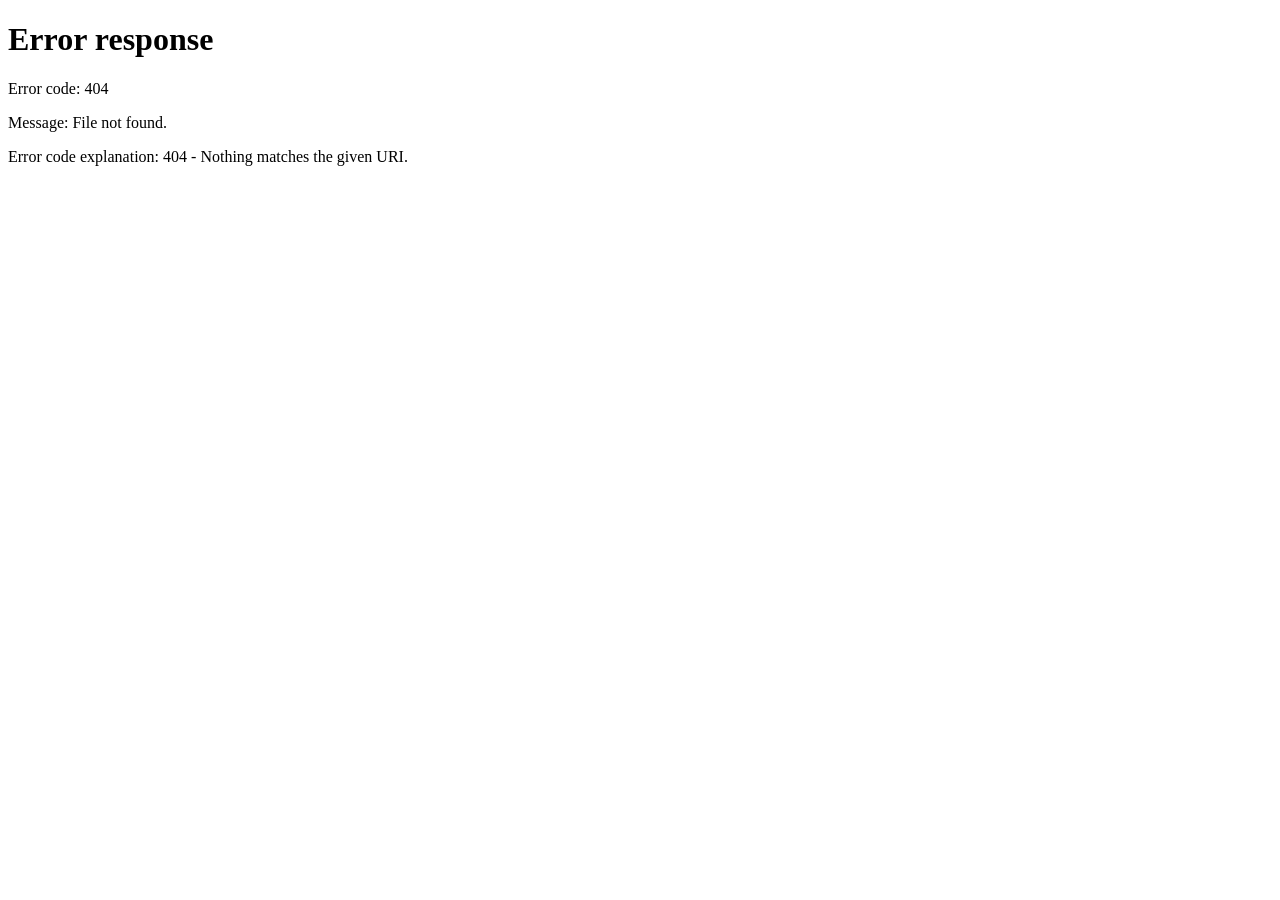
==== index.html @ 228d135d "Add files via upload" ====
<!DOCTYPE html>
<html lang="en">
<head>
  <meta charset="UTF-8">
  <title>Redirecting to VY Sites Builder...</title>
  <!-- Instant meta refresh redirect -->
  <meta http-equiv="refresh" content="0; url=/minibuilder">
  <!-- Fallback JavaScript redirect -->
  <script>
    window.location.replace("/minibuilder");
  </script>
</head>
<body>
  <p>If you are not redirected automatically, <a href="/minibuilder">click here</a>.</p>
</body>
</html>
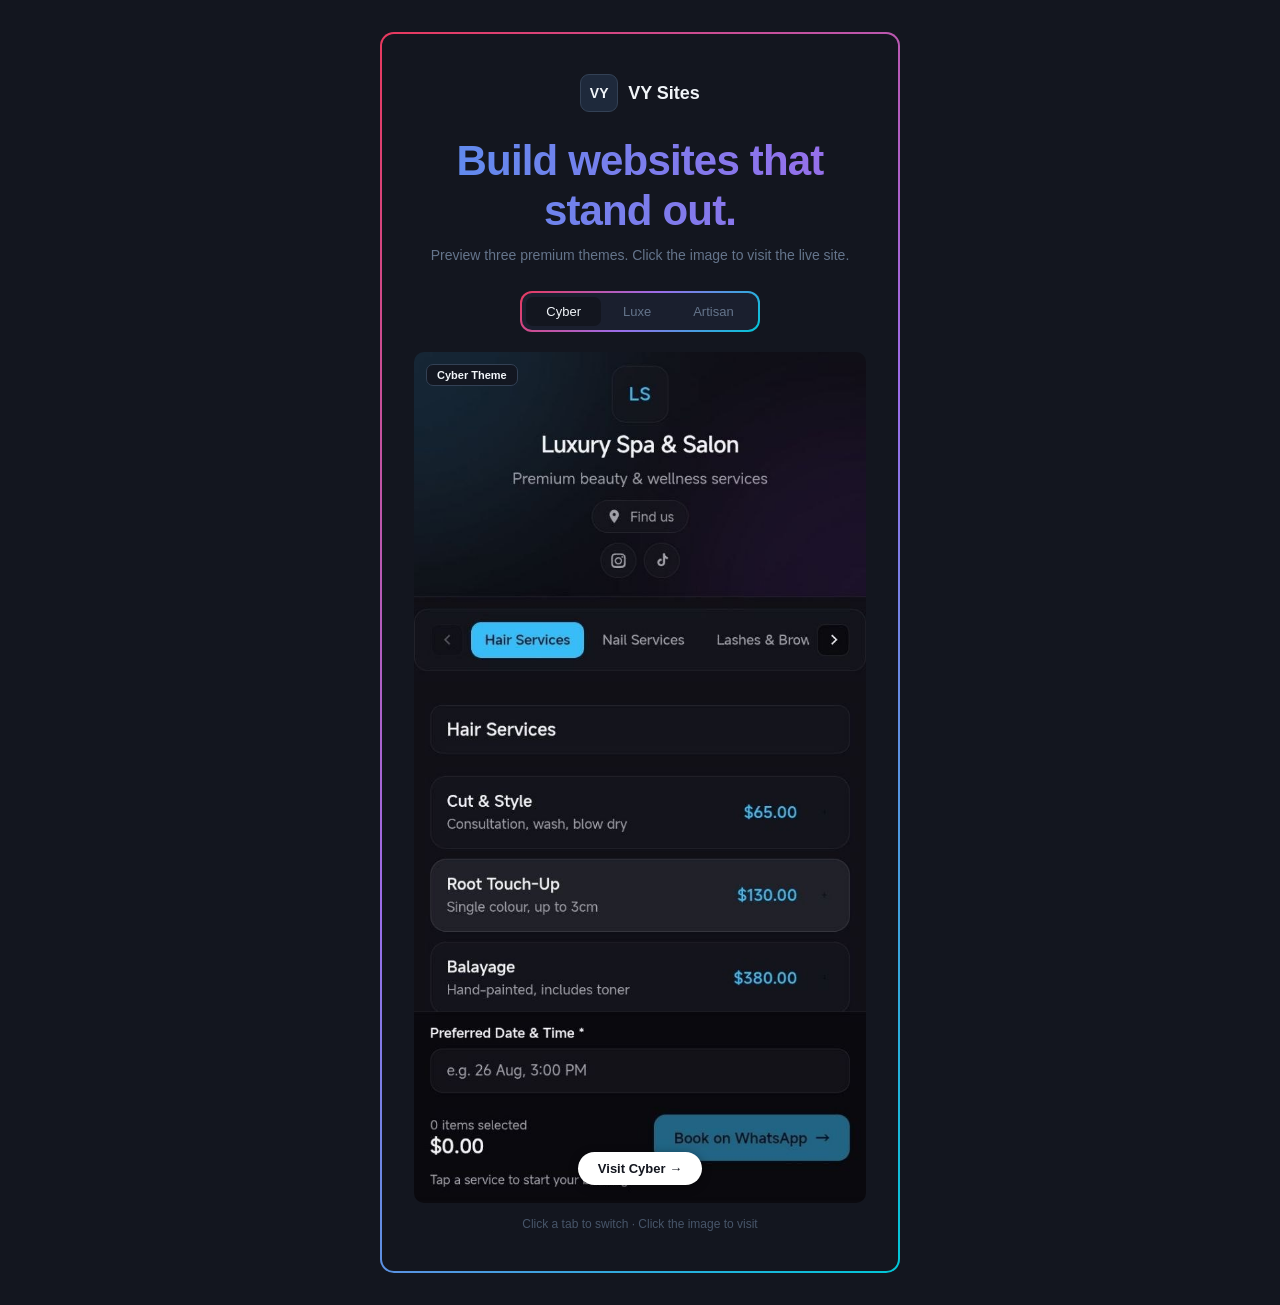
==== commit 9adffa79: "Add files via upload" ====
--- a/index.html
+++ b/index.html
@@ -1,16 +1,249 @@
 <!DOCTYPE html>
 <html lang="en">
 <head>
-  <meta charset="UTF-8">
-  <title>Redirecting to VY Sites Builder...</title>
-  <!-- Instant meta refresh redirect -->
-  <meta http-equiv="refresh" content="0; url=/minibuilder">
-  <!-- Fallback JavaScript redirect -->
-  <script>
-    window.location.replace("/minibuilder");
-  </script>
+  <meta http-equiv="Content-Type" content="text/html; charset=UTF-8">
+  <meta name="viewport" content="width=device-width, initial-scale=1">
+  <title>VY Sites — Premium Website Themes</title>
+  <meta name="description" content="Explore Cyber, Luxe, and Artisan website themes by VY Sites.">
+  <link rel="icon" href="https://vy-site-themes.lovable.app/favicon.ico" type="image/x-icon">
+  <style>
+    *, *::before, *::after { box-sizing: border-box; margin: 0; padding: 0; }
+
+    body {
+      background: #13161f;
+      min-height: 100vh;
+      display: flex;
+      align-items: center;
+      justify-content: center;
+      font-family: -apple-system, BlinkMacSystemFont, 'Segoe UI', Roboto, sans-serif;
+      color: #f1f5f9;
+      padding: 32px 20px;
+    }
+
+    /* Viewport-edge border on desktop - removed */
+
+    /* Mobile: card with gradient border — same on all screen sizes */
+    .page-border {
+      padding: 2px;
+      border-radius: 14px;
+      background: linear-gradient(135deg, #e8395e 0%, #9b6dea 50%, #00c6d7 100%);
+      width: 100%;
+      max-width: 520px;
+    }
+
+    .container {
+      background: #13161f;
+      border-radius: 12px;
+      padding: 40px 32px;
+      width: 100%;
+      display: flex;
+      flex-direction: column;
+      align-items: center;
+    }
+
+    /* Logo */
+    .logo-row {
+      display: flex;
+      align-items: center;
+      gap: 10px;
+      margin-bottom: 24px;
+    }
+
+    .logo-icon {
+      width: 38px;
+      height: 38px;
+      border-radius: 9px;
+      background: #1e293b;
+      border: 1px solid #334155;
+      display: flex;
+      align-items: center;
+      justify-content: center;
+    }
+
+    .logo-icon span {
+      font-weight: 700;
+      font-size: 14px;
+      color: #f1f5f9;
+    }
+
+    .logo-name {
+      font-size: 18px;
+      font-weight: 700;
+      color: #f1f5f9;
+    }
+
+    h1 {
+      font-size: clamp(26px, 5vw, 42px);
+      font-weight: 700;
+      letter-spacing: -0.02em;
+      background: linear-gradient(90deg, #5b8dee, #9b6dea);
+      -webkit-background-clip: text;
+      -webkit-text-fill-color: transparent;
+      background-clip: text;
+      text-align: center;
+      line-height: 1.2;
+      margin-bottom: 10px;
+    }
+
+    .subtitle {
+      color: #64748b;
+      font-size: 14px;
+      text-align: center;
+      margin-bottom: 28px;
+    }
+
+    /* Tabs with gradient border */
+    .tabs-border {
+      padding: 2px;
+      border-radius: 12px;
+      background: linear-gradient(135deg, #e8395e 0%, #9b6dea 50%, #00c6d7 100%);
+      margin-bottom: 20px;
+    }
+
+    .tabs {
+      display: inline-flex;
+      background: #1a1f2e;
+      border-radius: 10px;
+      padding: 4px;
+      gap: 2px;
+    }
+
+    .tab {
+      background: none;
+      border: none;
+      cursor: pointer;
+      padding: 7px 20px;
+      border-radius: 7px;
+      font-size: 13px;
+      font-weight: 500;
+      color: #64748b;
+      transition: all 0.2s;
+    }
+
+    .tab.active {
+      background: #13161f;
+      color: #f1f5f9;
+    }
+
+    .tab:hover:not(.active) {
+      color: #cbd5e1;
+    }
+
+    /* Preview — no border */
+    .preview-wrapper {
+      width: 100%;
+      border-radius: 10px;
+      overflow: hidden;
+      position: relative;
+    }
+
+    #preview-img {
+      width: 100%;
+      height: auto;
+      display: block;
+    }
+
+    .preview-label {
+      position: absolute;
+      top: 12px;
+      left: 12px;
+      background: rgba(19, 22, 31, 0.85);
+      backdrop-filter: blur(6px);
+      border: 1px solid #334155;
+      border-radius: 7px;
+      padding: 4px 10px;
+      font-size: 11px;
+      font-weight: 600;
+      color: #f1f5f9;
+    }
+
+    .preview-cta {
+      position: absolute;
+      bottom: 0;
+      left: 0;
+      right: 0;
+      display: flex;
+      justify-content: center;
+      padding-bottom: 18px;
+      text-decoration: none;
+    }
+
+    .preview-cta span {
+      background: #ffffff;
+      color: #13161f;
+      border-radius: 999px;
+      padding: 9px 20px;
+      font-size: 13px;
+      font-weight: 600;
+      box-shadow: 0 2px 10px rgba(0,0,0,0.4);
+      transition: opacity 0.2s;
+    }
+
+    .preview-cta:hover span {
+      opacity: 0.85;
+    }
+
+    .hint {
+      margin-top: 14px;
+      color: #475569;
+      font-size: 12px;
+      text-align: center;
+    }
+  </style>
 </head>
 <body>
-  <p>If you are not redirected automatically, <a href="/minibuilder">click here</a>.</p>
+
+  <div class="page-border">
+    <div class="container">
+
+      <div class="logo-row">
+        <div class="logo-icon"><span>VY</span></div>
+        <span class="logo-name">VY Sites</span>
+      </div>
+
+      <h1>Build websites that stand out.</h1>
+      <p class="subtitle">Preview three premium themes. Click the image to visit the live site.</p>
+
+      <div class="tabs-border">
+        <div class="tabs">
+          <button class="tab active" id="tab-cyber"   onclick="switchTheme('cyber')">Cyber</button>
+          <button class="tab"        id="tab-luxe"    onclick="switchTheme('luxe')">Luxe</button>
+          <button class="tab"        id="tab-artisan" onclick="switchTheme('artisan')">Artisan</button>
+        </div>
+      </div>
+
+      <div class="preview-wrapper">
+        <img id="preview-img" src="./cyber.jpg" alt="Cyber Theme Preview" />
+        <div id="preview-label" class="preview-label">Cyber Theme</div>
+        <a id="preview-link" href="https://vysites.com/cyber" class="preview-cta" target="_blank">
+          <span id="preview-btn">Visit Cyber →</span>
+        </a>
+      </div>
+
+      <p class="hint">Click a tab to switch · Click the image to visit</p>
+
+    </div>
+  </div>
+
+  <script>
+    var themes = {
+      cyber:   { img: './cyber.jpg',   label: 'Cyber Theme',   url: 'https://vysites.com/cyber',   btn: 'Visit Cyber →' },
+      luxe:    { img: './luxe.jpg',    label: 'Luxe Theme',    url: 'https://vysites.com/luxe',    btn: 'Visit Luxe →' },
+      artisan: { img: './artisan.jpg', label: 'Artisan Theme', url: 'https://vysites.com/artisan', btn: 'Visit Artisan →' }
+    };
+
+    function switchTheme(name) {
+      var t = themes[name];
+      document.getElementById('preview-img').src = t.img;
+      document.getElementById('preview-img').alt = t.label + ' Preview';
+      document.getElementById('preview-label').textContent = t.label;
+      document.getElementById('preview-link').href = t.url;
+      document.getElementById('preview-btn').textContent = t.btn;
+      ['cyber', 'luxe', 'artisan'].forEach(function(id) {
+        document.getElementById('tab-' + id).classList.toggle('active', id === name);
+      });
+    }
+  </script>
+
 </body>
-</html>+</html>
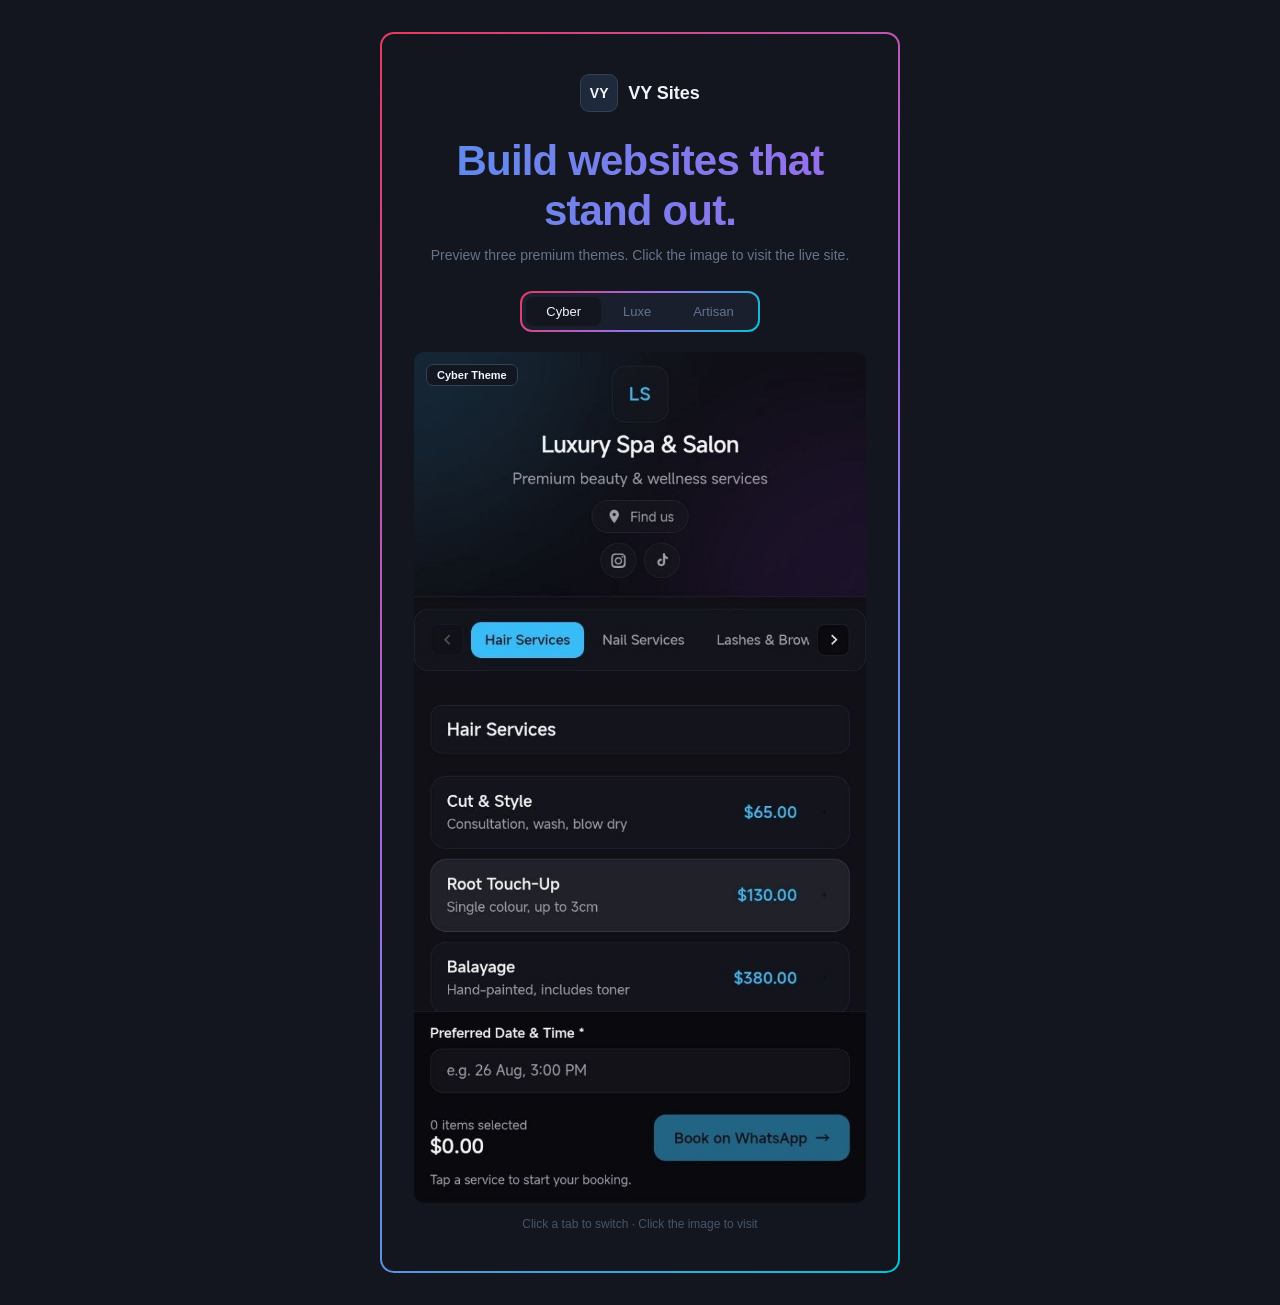
==== commit c1f3fe7e: "Update index.html" ====
--- a/index.html
+++ b/index.html
@@ -5,7 +5,7 @@
   <meta name="viewport" content="width=device-width, initial-scale=1">
   <title>VY Sites — Premium Website Themes</title>
   <meta name="description" content="Explore Cyber, Luxe, and Artisan website themes by VY Sites.">
-  <link rel="icon" href="https://vy-site-themes.lovable.app/favicon.ico" type="image/x-icon">
+  <link rel="icon" href="./logo.png" type="image/png">
   <style>
     *, *::before, *::after { box-sizing: border-box; margin: 0; padding: 0; }
 
@@ -20,9 +20,6 @@
       padding: 32px 20px;
     }
 
-    /* Viewport-edge border on desktop - removed */
-
-    /* Mobile: card with gradient border — same on all screen sizes */
     .page-border {
       padding: 2px;
       border-radius: 14px;
@@ -129,12 +126,25 @@
       color: #cbd5e1;
     }
 
-    /* Preview — no border */
+    /* Clickable Preview Wrapper */
     .preview-wrapper {
       width: 100%;
       border-radius: 10px;
       overflow: hidden;
       position: relative;
+    }
+
+    .preview-link {
+      display: block;
+      width: 100%;
+      height: 100%;
+      text-decoration: none;
+      cursor: pointer;
+      transition: opacity 0.2s;
+    }
+
+    .preview-link:hover {
+      opacity: 0.95;
     }
 
     #preview-img {
@@ -157,32 +167,6 @@
       color: #f1f5f9;
     }
 
-    .preview-cta {
-      position: absolute;
-      bottom: 0;
-      left: 0;
-      right: 0;
-      display: flex;
-      justify-content: center;
-      padding-bottom: 18px;
-      text-decoration: none;
-    }
-
-    .preview-cta span {
-      background: #ffffff;
-      color: #13161f;
-      border-radius: 999px;
-      padding: 9px 20px;
-      font-size: 13px;
-      font-weight: 600;
-      box-shadow: 0 2px 10px rgba(0,0,0,0.4);
-      transition: opacity 0.2s;
-    }
-
-    .preview-cta:hover span {
-      opacity: 0.85;
-    }
-
     .hint {
       margin-top: 14px;
       color: #475569;
@@ -213,10 +197,9 @@
       </div>
 
       <div class="preview-wrapper">
-        <img id="preview-img" src="./cyber.jpg" alt="Cyber Theme Preview" />
-        <div id="preview-label" class="preview-label">Cyber Theme</div>
-        <a id="preview-link" href="https://vysites.com/cyber" class="preview-cta" target="_blank">
-          <span id="preview-btn">Visit Cyber →</span>
+        <a id="preview-link" href="https://vysites.com/cyber" class="preview-link" target="_blank">
+          <img id="preview-img" src="./cyber.jpg" alt="Cyber Theme Preview" />
+          <div id="preview-label" class="preview-label">Cyber Theme</div>
         </a>
       </div>
 
@@ -227,9 +210,9 @@
 
   <script>
     var themes = {
-      cyber:   { img: './cyber.jpg',   label: 'Cyber Theme',   url: 'https://vysites.com/cyber',   btn: 'Visit Cyber →' },
-      luxe:    { img: './luxe.jpg',    label: 'Luxe Theme',    url: 'https://vysites.com/luxe',    btn: 'Visit Luxe →' },
-      artisan: { img: './artisan.jpg', label: 'Artisan Theme', url: 'https://vysites.com/artisan', btn: 'Visit Artisan →' }
+      cyber:   { img: './cyber.jpg',   label: 'Cyber Theme',   url: 'https://vysites.com/cyber' },
+      luxe:    { img: './luxe.jpg',    label: 'Luxe Theme',    url: 'https://vysites.com/luxe' },
+      artisan: { img: './artisan.jpg', label: 'Artisan Theme', url: 'https://vysites.com/artisan' }
     };
 
     function switchTheme(name) {
@@ -238,7 +221,6 @@
       document.getElementById('preview-img').alt = t.label + ' Preview';
       document.getElementById('preview-label').textContent = t.label;
       document.getElementById('preview-link').href = t.url;
-      document.getElementById('preview-btn').textContent = t.btn;
       ['cyber', 'luxe', 'artisan'].forEach(function(id) {
         document.getElementById('tab-' + id).classList.toggle('active', id === name);
       });
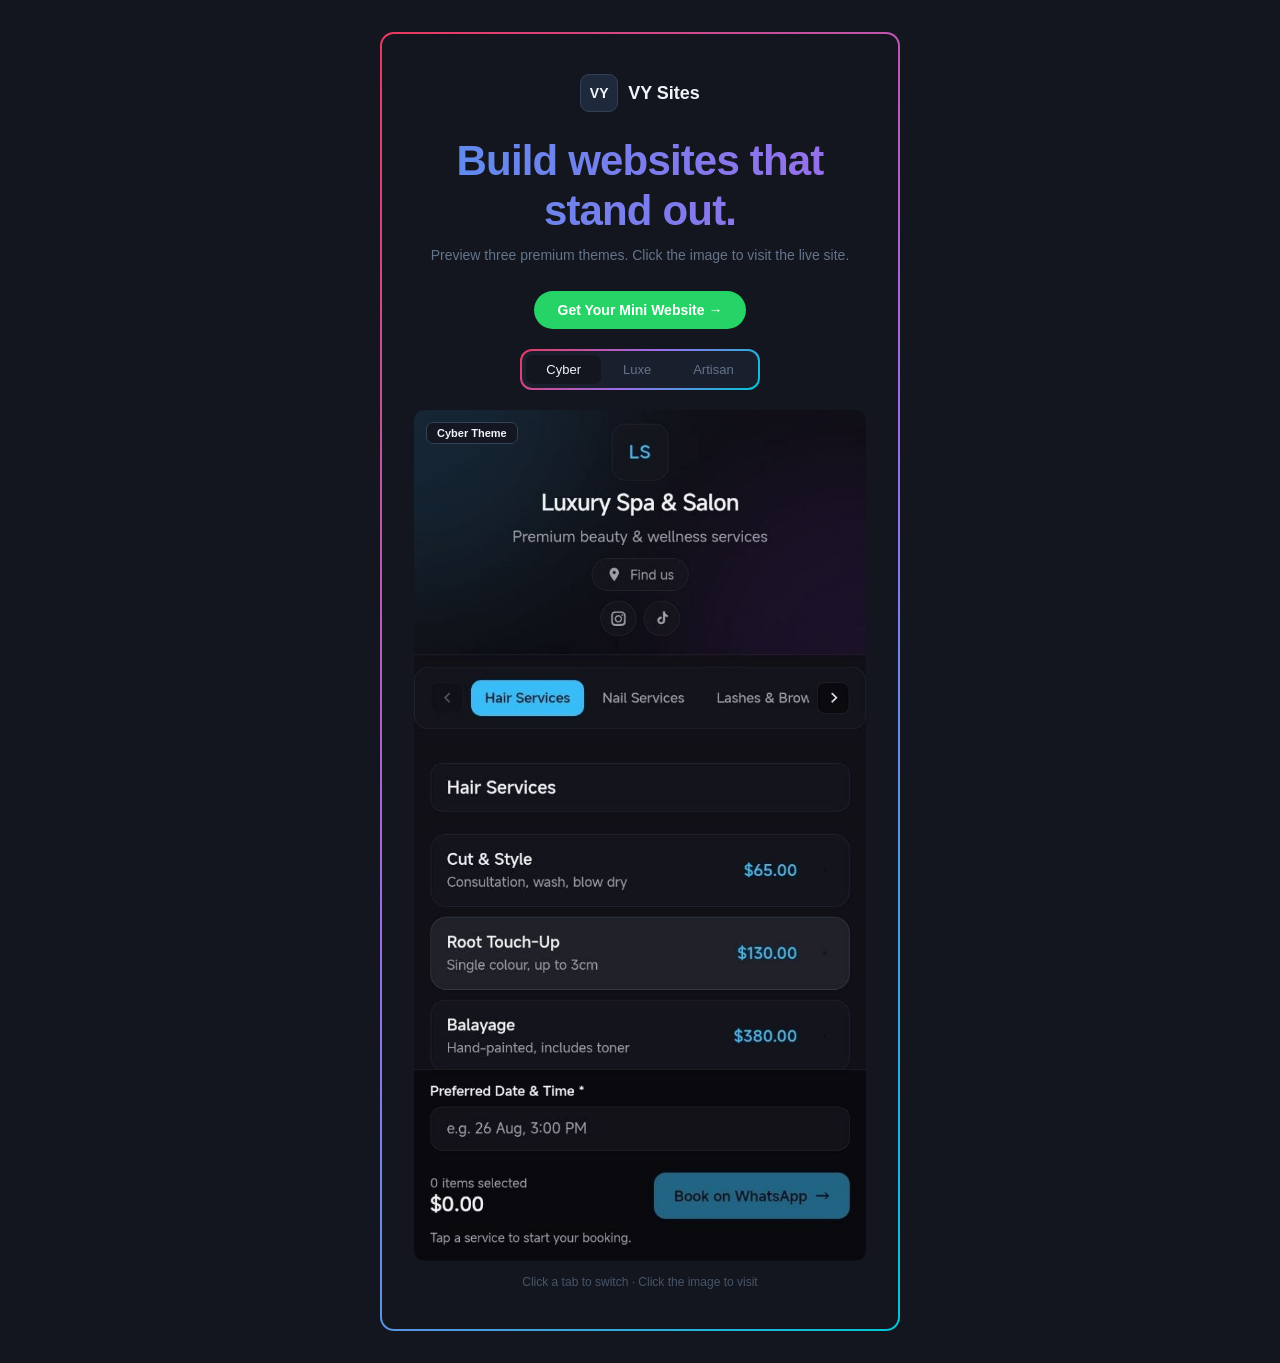
==== commit 9ae68e1f: "Update index.html" ====
--- a/index.html
+++ b/index.html
@@ -20,6 +20,9 @@
       padding: 32px 20px;
     }
 
+    /* Viewport-edge border on desktop - removed */
+
+    /* Mobile: card with gradient border — same on all screen sizes */
     .page-border {
       padding: 2px;
       border-radius: 14px;
@@ -126,25 +129,12 @@
       color: #cbd5e1;
     }
 
-    /* Clickable Preview Wrapper */
+    /* Preview — no border */
     .preview-wrapper {
       width: 100%;
       border-radius: 10px;
       overflow: hidden;
       position: relative;
-    }
-
-    .preview-link {
-      display: block;
-      width: 100%;
-      height: 100%;
-      text-decoration: none;
-      cursor: pointer;
-      transition: opacity 0.2s;
-    }
-
-    .preview-link:hover {
-      opacity: 0.95;
     }
 
     #preview-img {
@@ -167,12 +157,55 @@
       color: #f1f5f9;
     }
 
+    .preview-cta {
+      position: absolute;
+      bottom: 0;
+      left: 0;
+      right: 0;
+      display: flex;
+      justify-content: center;
+      padding-bottom: 18px;
+      text-decoration: none;
+    }
+
+    .preview-cta span {
+      background: #ffffff;
+      color: #13161f;
+      border-radius: 999px;
+      padding: 9px 20px;
+      font-size: 13px;
+      font-weight: 600;
+      box-shadow: 0 2px 10px rgba(0,0,0,0.4);
+      transition: opacity 0.2s;
+    }
+
+    .preview-cta:hover span {
+      opacity: 0.85;
+    }
+
     .hint {
       margin-top: 14px;
       color: #475569;
       font-size: 12px;
       text-align: center;
     }
+
+    .wa-btn {
+      display: inline-block;
+      background: #25d366;
+      color: #fff;
+      text-decoration: none;
+      font-size: 14px;
+      font-weight: 600;
+      padding: 11px 24px;
+      border-radius: 999px;
+      margin-bottom: 20px;
+      transition: background 0.2s;
+    }
+
+    .wa-btn:hover {
+      background: #1ebe5d;
+    }
   </style>
 </head>
 <body>
@@ -187,6 +220,10 @@
 
       <h1>Build websites that stand out.</h1>
       <p class="subtitle">Preview three premium themes. Click the image to visit the live site.</p>
+
+      <a href="https://wa.me/60102697127?text=I%20want%20mini%20website" target="_blank" class="wa-btn">
+        Get Your Mini Website →
+      </a>
 
       <div class="tabs-border">
         <div class="tabs">
@@ -197,10 +234,10 @@
       </div>
 
       <div class="preview-wrapper">
-        <a id="preview-link" href="https://vysites.com/cyber" class="preview-link" target="_blank">
+        <a id="preview-link" href="https://vysites.com/cyber" target="_blank">
           <img id="preview-img" src="./cyber.jpg" alt="Cyber Theme Preview" />
-          <div id="preview-label" class="preview-label">Cyber Theme</div>
         </a>
+        <div id="preview-label" class="preview-label">Cyber Theme</div>
       </div>
 
       <p class="hint">Click a tab to switch · Click the image to visit</p>
@@ -210,9 +247,9 @@
 
   <script>
     var themes = {
-      cyber:   { img: './cyber.jpg',   label: 'Cyber Theme',   url: 'https://vysites.com/cyber' },
-      luxe:    { img: './luxe.jpg',    label: 'Luxe Theme',    url: 'https://vysites.com/luxe' },
-      artisan: { img: './artisan.jpg', label: 'Artisan Theme', url: 'https://vysites.com/artisan' }
+      cyber:   { img: './cyber.jpg',   label: 'Cyber Theme',   url: 'https://vysites.com/cyber',   btn: 'Visit Cyber →' },
+      luxe:    { img: './luxe.jpg',    label: 'Luxe Theme',    url: 'https://vysites.com/luxe',    btn: 'Visit Luxe →' },
+      artisan: { img: './artisan.jpg', label: 'Artisan Theme', url: 'https://vysites.com/artisan', btn: 'Visit Artisan →' }
     };
 
     function switchTheme(name) {
